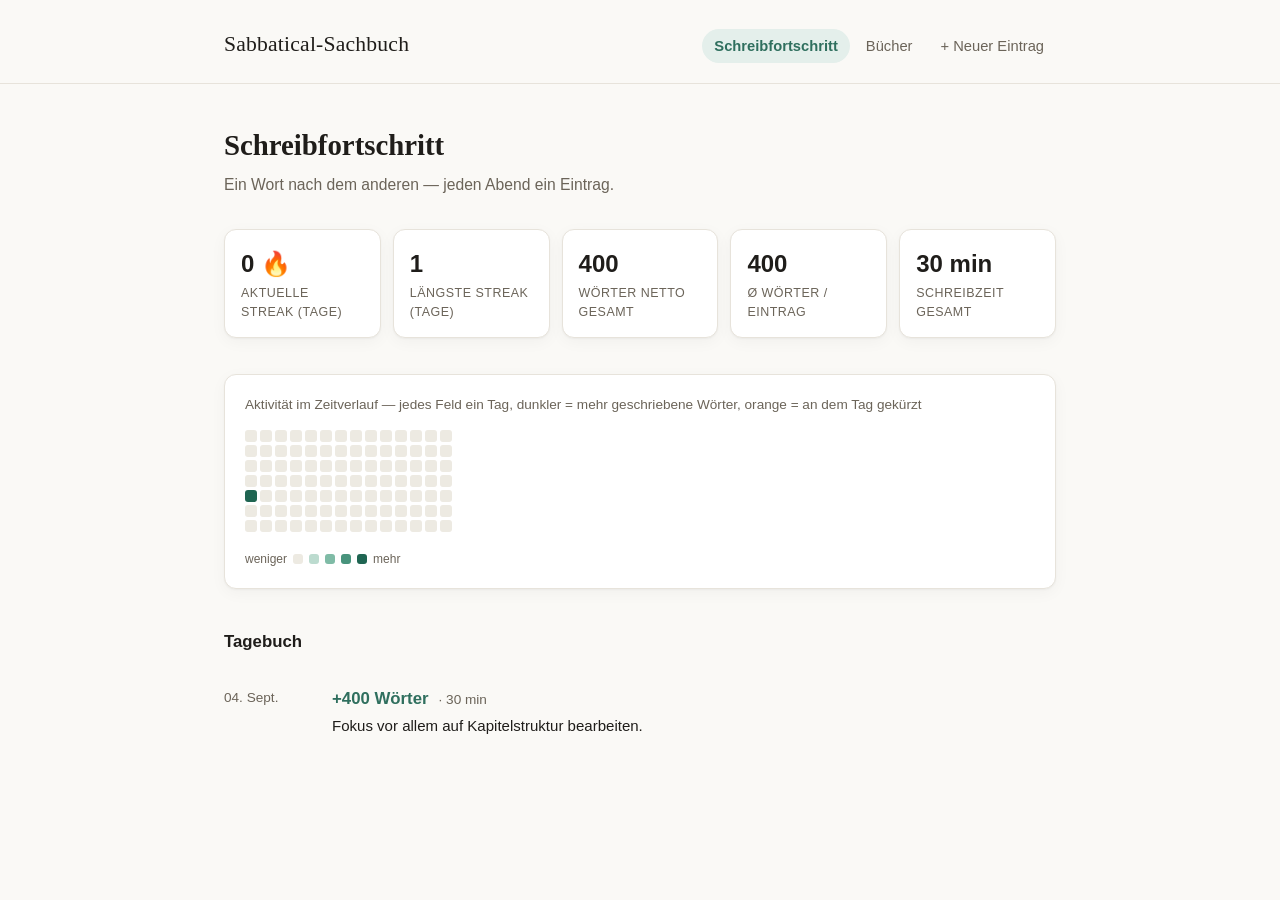
==== index.html @ af3e2c59 "Add GitHub Pages site for book-writing progress tracking Static, dependency-free HTML/CSS/JS site wi" ====
<!DOCTYPE html>
<html lang="de">
<head>
  <meta charset="UTF-8" />
  <meta name="viewport" content="width=device-width, initial-scale=1.0" />
  <title>Sabbatical-Sachbuch — Schreibfortschritt</title>
  <link rel="icon" href="data:image/svg+xml,%3Csvg xmlns='http://www.w3.org/2000/svg' viewBox='0 0 100 100'%3E%3Ctext y='.9em' font-size='90'%3E%F0%9F%93%96%3C/text%3E%3C/svg%3E" />
  <link rel="stylesheet" href="assets/style.css" />
</head>
<body>
  <header class="site">
    <div class="site-inner">
      <a class="brand" href="index.html">Sabbatical-Sachbuch</a>
      <nav class="site-nav">
        <a href="index.html" class="active">Schreibfortschritt</a>
        <a href="books.html">Bücher</a>
        <a href="new-entry.html">+ Neuer Eintrag</a>
      </nav>
    </div>
  </header>

  <main class="wrap">
    <h1 class="page-title">Schreibfortschritt</h1>
    <p class="page-sub">Ein Wort nach dem anderen — jeden Abend ein Eintrag.</p>

    <div id="stats" class="stats"></div>

    <div class="heatmap-card">
      <div class="heatmap-title">Aktivität im Zeitverlauf — jedes Feld ein Tag, dunkler = mehr geschriebene Wörter, orange = an dem Tag gekürzt</div>
      <div class="heatmap-scroll">
        <div id="heatmap-grid" class="heatmap-grid"></div>
      </div>
      <div class="heatmap-legend">
        weniger
        <span class="heatmap-cell" style="background: var(--scale-0)"></span>
        <span class="heatmap-cell" style="background: var(--scale-1)"></span>
        <span class="heatmap-cell" style="background: var(--scale-2)"></span>
        <span class="heatmap-cell" style="background: var(--scale-3)"></span>
        <span class="heatmap-cell" style="background: var(--scale-4)"></span>
        mehr
      </div>
    </div>

    <h2 class="feed-title">Tagebuch</h2>
    <div id="feed"></div>
  </main>

  <script src="assets/tracker.js"></script>
</body>
</html>
---- assets/style.css ----
/* ---------- Design tokens ---------- */
:root {
  --bg: #faf9f6;
  --bg-elevated: #ffffff;
  --text: #1f1d1a;
  --text-muted: #6b6459;
  --border: #e7e3db;
  --accent: #2f6f5e;
  --accent-soft: #e4efeb;
  --up: #2f6f5e;
  --down: #b5533c;
  --scale-0: #edeae2;
  --scale-1: #bcdbcf;
  --scale-2: #7fbba6;
  --scale-3: #48937c;
  --scale-4: #1f6552;
  --scale-neg: #d9a05b;
  --shadow: 0 1px 2px rgba(31, 29, 26, 0.04), 0 4px 16px rgba(31, 29, 26, 0.04);
}

@media (prefers-color-scheme: dark) {
  :root {
    --bg: #16151a;
    --bg-elevated: #1e1d23;
    --text: #eeece6;
    --text-muted: #9a958a;
    --border: #302e33;
    --accent: #5fb79b;
    --accent-soft: #22322c;
    --up: #5fb79b;
    --down: #d97a5f;
    --scale-0: #232128;
    --scale-1: #1f3a32;
    --scale-2: #26533f;
    --scale-3: #2c7757;
    --scale-4: #3fa478;
    --scale-neg: #7a5432;
    --shadow: 0 1px 2px rgba(0, 0, 0, 0.2), 0 4px 16px rgba(0, 0, 0, 0.24);
  }
}

* { box-sizing: border-box; }

html, body {
  margin: 0;
  padding: 0;
}

body {
  background: var(--bg);
  color: var(--text);
  font-family: -apple-system, BlinkMacSystemFont, "Segoe UI", Roboto, Helvetica, Arial, sans-serif;
  line-height: 1.5;
  -webkit-font-smoothing: antialiased;
}

.wrap {
  max-width: 880px;
  margin: 0 auto;
  padding: 0 24px 80px;
}

/* ---------- Header / nav ---------- */
header.site {
  border-bottom: 1px solid var(--border);
  margin-bottom: 40px;
}

.site-inner {
  max-width: 880px;
  margin: 0 auto;
  padding: 28px 24px 20px;
  display: flex;
  align-items: baseline;
  justify-content: space-between;
  flex-wrap: wrap;
  gap: 12px;
}

.brand {
  font-family: Georgia, "Iowan Old Style", "Times New Roman", serif;
  font-size: 1.35rem;
  letter-spacing: 0.01em;
  text-decoration: none;
  color: var(--text);
}

nav.site-nav {
  display: flex;
  gap: 4px;
}

nav.site-nav a {
  text-decoration: none;
  color: var(--text-muted);
  font-size: 0.92rem;
  padding: 6px 12px;
  border-radius: 999px;
  transition: background 0.15s ease, color 0.15s ease;
}

nav.site-nav a:hover {
  color: var(--text);
  background: var(--accent-soft);
}

nav.site-nav a.active {
  color: var(--accent);
  background: var(--accent-soft);
  font-weight: 600;
}

/* ---------- Page heading ---------- */
h1.page-title {
  font-family: Georgia, "Iowan Old Style", "Times New Roman", serif;
  font-size: 1.8rem;
  margin: 0 0 6px;
}

p.page-sub {
  color: var(--text-muted);
  margin: 0 0 32px;
  font-size: 0.98rem;
}

/* ---------- Stat cards ---------- */
.stats {
  display: grid;
  grid-template-columns: repeat(auto-fit, minmax(130px, 1fr));
  gap: 12px;
  margin-bottom: 36px;
}

.stat-card {
  background: var(--bg-elevated);
  border: 1px solid var(--border);
  border-radius: 12px;
  padding: 16px 16px;
  box-shadow: var(--shadow);
}

.stat-value {
  font-size: 1.5rem;
  font-weight: 700;
  font-variant-numeric: tabular-nums;
}

.stat-label {
  color: var(--text-muted);
  font-size: 0.78rem;
  text-transform: uppercase;
  letter-spacing: 0.04em;
  margin-top: 2px;
}

/* ---------- Heatmap ---------- */
.heatmap-card {
  background: var(--bg-elevated);
  border: 1px solid var(--border);
  border-radius: 12px;
  padding: 20px;
  box-shadow: var(--shadow);
  margin-bottom: 40px;
}

.heatmap-title {
  font-size: 0.85rem;
  color: var(--text-muted);
  margin-bottom: 14px;
}

.heatmap-scroll {
  overflow-x: auto;
  padding-bottom: 4px;
}

.heatmap-grid {
  display: grid;
  grid-auto-flow: column;
  grid-template-rows: repeat(7, 12px);
  gap: 3px;
  width: max-content;
}

.heatmap-cell {
  width: 12px;
  height: 12px;
  border-radius: 3px;
  background: var(--scale-0);
  cursor: default;
}

.heatmap-legend {
  display: flex;
  align-items: center;
  gap: 6px;
  margin-top: 14px;
  font-size: 0.75rem;
  color: var(--text-muted);
}

.heatmap-legend .heatmap-cell {
  width: 10px;
  height: 10px;
}

/* ---------- Feed ---------- */
.feed-title {
  font-size: 1.05rem;
  margin: 0 0 16px;
}

.entry {
  display: flex;
  gap: 16px;
  padding: 16px 0;
  border-bottom: 1px solid var(--border);
}

.entry:last-child {
  border-bottom: none;
}

.entry-date {
  flex: 0 0 92px;
  color: var(--text-muted);
  font-size: 0.85rem;
  padding-top: 2px;
}

.entry-body {
  flex: 1;
  min-width: 0;
}

.entry-metrics {
  display: flex;
  align-items: baseline;
  gap: 10px;
  flex-wrap: wrap;
  margin-bottom: 4px;
}

.entry-words {
  font-weight: 700;
  font-size: 1.05rem;
  font-variant-numeric: tabular-nums;
}

.entry-words.up { color: var(--up); }
.entry-words.down { color: var(--down); }

.entry-trend {
  font-size: 0.78rem;
  padding: 2px 8px;
  border-radius: 999px;
  background: var(--accent-soft);
  color: var(--text-muted);
}

.entry-trend.up { color: var(--up); }
.entry-trend.down { color: var(--down); }

.entry-minutes {
  color: var(--text-muted);
  font-size: 0.85rem;
}

.entry-note {
  color: var(--text);
  font-size: 0.94rem;
  margin-top: 4px;
}

.empty-state {
  color: var(--text-muted);
  font-size: 0.92rem;
  padding: 24px 0;
}

/* ---------- Books ---------- */
.book-card {
  background: var(--bg-elevated);
  border: 1px solid var(--border);
  border-radius: 12px;
  padding: 20px;
  box-shadow: var(--shadow);
  margin-bottom: 16px;
}

.book-title {
  font-family: Georgia, "Iowan Old Style", "Times New Roman", serif;
  font-size: 1.1rem;
  margin: 0 0 2px;
}

.book-meta {
  color: var(--text-muted);
  font-size: 0.85rem;
  margin-bottom: 10px;
}

.book-review {
  font-size: 0.96rem;
}

/* ---------- Forms ---------- */
.form-card {
  background: var(--bg-elevated);
  border: 1px solid var(--border);
  border-radius: 12px;
  padding: 24px;
  box-shadow: var(--shadow);
  margin-bottom: 24px;
}

.field {
  margin-bottom: 16px;
}

.field label {
  display: block;
  font-size: 0.82rem;
  color: var(--text-muted);
  margin-bottom: 6px;
}

.field-row {
  display: grid;
  grid-template-columns: 1fr 1fr;
  gap: 14px;
}

input, textarea {
  width: 100%;
  padding: 10px 12px;
  border-radius: 8px;
  border: 1px solid var(--border);
  background: var(--bg);
  color: var(--text);
  font-family: inherit;
  font-size: 0.95rem;
}

input:focus, textarea:focus {
  outline: 2px solid var(--accent);
  outline-offset: 1px;
}

textarea {
  resize: vertical;
  min-height: 70px;
}

button {
  font-family: inherit;
  font-size: 0.92rem;
  font-weight: 600;
  padding: 10px 18px;
  border-radius: 8px;
  border: none;
  background: var(--accent);
  color: #fff;
  cursor: pointer;
}

button.secondary {
  background: transparent;
  color: var(--accent);
  border: 1px solid var(--accent);
}

.output-block {
  margin-top: 8px;
}

pre.output {
  background: var(--bg);
  border: 1px solid var(--border);
  border-radius: 8px;
  padding: 14px;
  font-size: 0.85rem;
  overflow-x: auto;
  white-space: pre-wrap;
  word-break: break-word;
}

.helper-text {
  color: var(--text-muted);
  font-size: 0.85rem;
  margin-top: 4px;
}

.steps {
  padding-left: 20px;
}

.steps li {
  margin-bottom: 10px;
}

a.gh-link {
  color: var(--accent);
}

.toast {
  display: inline-block;
  font-size: 0.82rem;
  color: var(--accent);
  margin-left: 10px;
  opacity: 0;
  transition: opacity 0.2s ease;
}

.toast.show {
  opacity: 1;
}
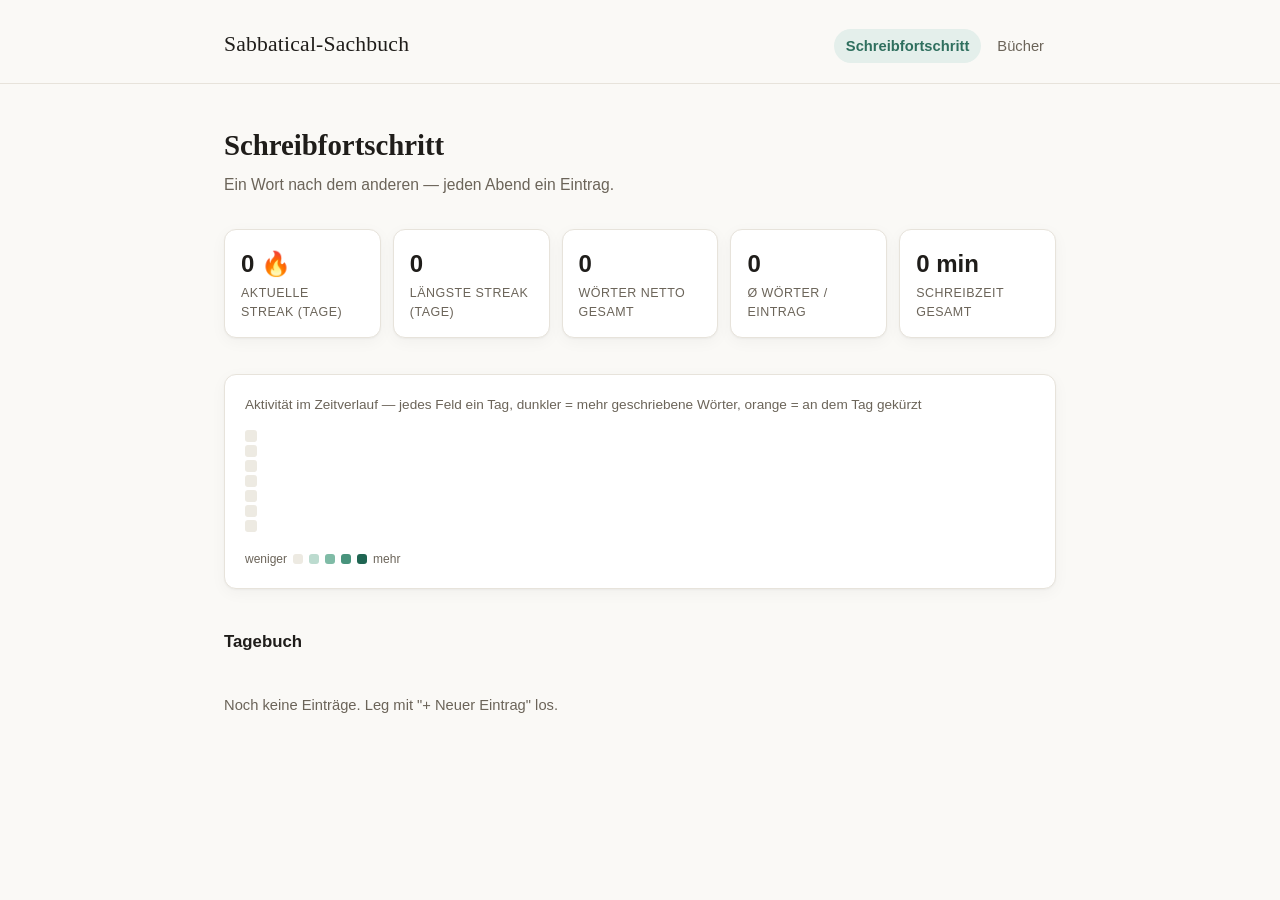
==== commit 322233ac: "Remove new-entry form in favor of chat-based updates Daily writing entries are now added by messagin" ====
--- a/index.html
+++ b/index.html
@@ -14,7 +14,6 @@
       <nav class="site-nav">
         <a href="index.html" class="active">Schreibfortschritt</a>
         <a href="books.html">Bücher</a>
-        <a href="new-entry.html">+ Neuer Eintrag</a>
       </nav>
     </div>
   </header>
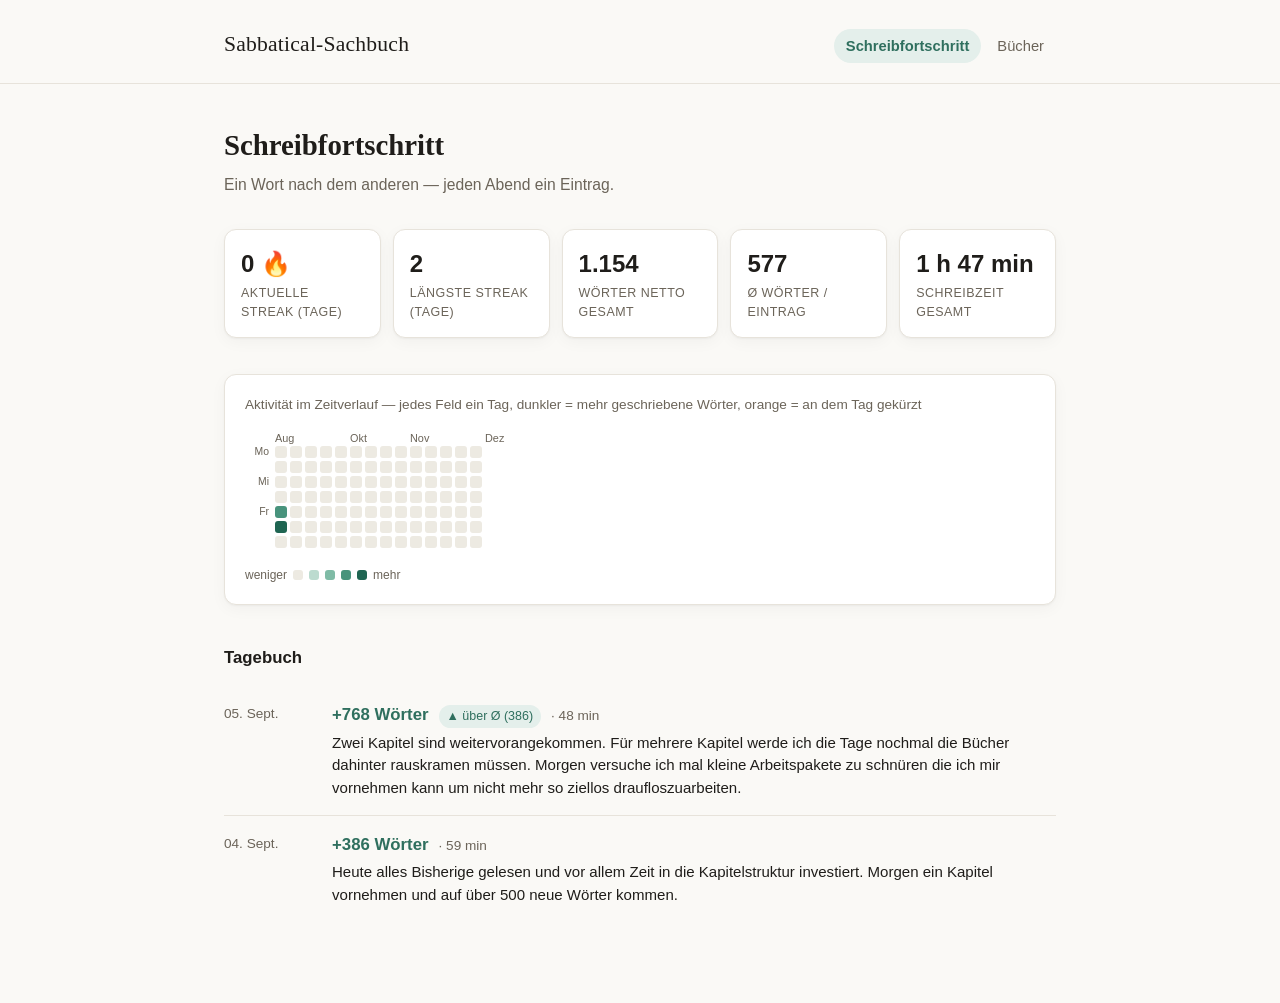
==== commit d81813a6: "Add month and weekday axis labels to the heatmap The contribution-style grid now shows month labels " ====
--- a/index.html
+++ b/index.html
@@ -27,7 +27,13 @@
     <div class="heatmap-card">
       <div class="heatmap-title">Aktivität im Zeitverlauf — jedes Feld ein Tag, dunkler = mehr geschriebene Wörter, orange = an dem Tag gekürzt</div>
       <div class="heatmap-scroll">
-        <div id="heatmap-grid" class="heatmap-grid"></div>
+        <div class="heatmap-container">
+          <div id="heatmap-months" class="heatmap-months"></div>
+          <div class="heatmap-body">
+            <div id="heatmap-weekdays" class="heatmap-weekdays"></div>
+            <div id="heatmap-grid" class="heatmap-grid"></div>
+          </div>
+        </div>
       </div>
       <div class="heatmap-legend">
         weniger
--- a/assets/style.css
+++ b/assets/style.css
@@ -174,9 +174,40 @@
   padding-bottom: 4px;
 }
 
+.heatmap-container {
+  width: max-content;
+}
+
+.heatmap-months {
+  display: grid;
+  grid-auto-flow: column;
+  gap: 3px;
+  margin-left: 30px;
+  margin-bottom: 4px;
+  height: 12px;
+  font-size: 0.68rem;
+  color: var(--text-muted);
+  white-space: nowrap;
+}
+
+.heatmap-body {
+  display: flex;
+  gap: 6px;
+}
+
+.heatmap-weekdays {
+  display: grid;
+  grid-template-rows: repeat(7, 12px);
+  gap: 3px;
+  width: 24px;
+  font-size: 0.65rem;
+  line-height: 12px;
+  color: var(--text-muted);
+  text-align: right;
+}
+
 .heatmap-grid {
   display: grid;
-  grid-auto-flow: column;
   grid-template-rows: repeat(7, 12px);
   gap: 3px;
   width: max-content;
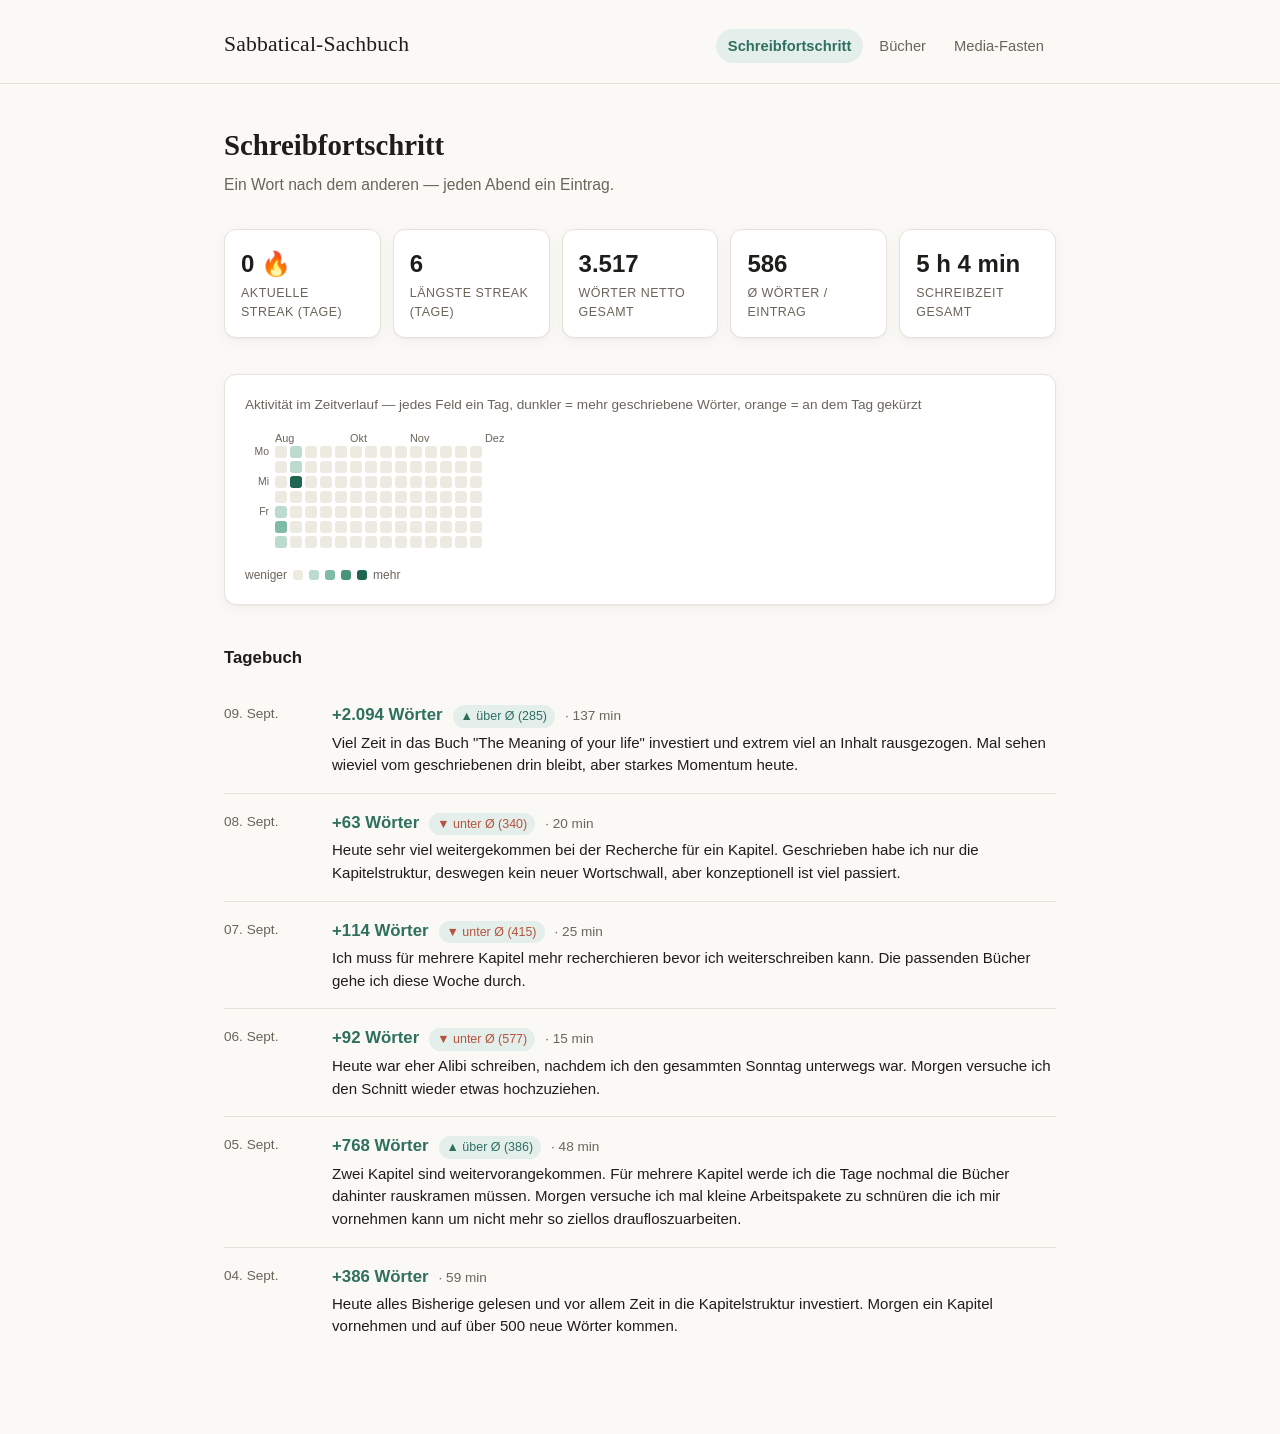
==== commit bb44cccd: "Add Media-Fasten challenge feature New dashboard page (media-fasten.html) tracking a no-media-fastin" ====
--- a/index.html
+++ b/index.html
@@ -14,6 +14,7 @@
       <nav class="site-nav">
         <a href="index.html" class="active">Schreibfortschritt</a>
         <a href="books.html">Bücher</a>
+        <a href="media-fasten.html">Media-Fasten</a>
       </nav>
     </div>
   </header>
--- a/assets/style.css
+++ b/assets/style.css
@@ -16,6 +16,14 @@
   --scale-4: #1f6552;
   --scale-neg: #d9a05b;
   --shadow: 0 1px 2px rgba(31, 29, 26, 0.04), 0 4px 16px rgba(31, 29, 26, 0.04);
+  --soil: #c9a06a;
+  --soil-2: #b98a5a;
+  --soil-3: #a67a4a;
+  --ash: #4a4a48;
+  --ember: #e2572c;
+  --flower: #e07a8b;
+  --flower-alt: #e0b23c;
+  --sun: #f2c14e;
 }
 
 @media (prefers-color-scheme: dark) {
@@ -36,6 +44,14 @@
     --scale-4: #3fa478;
     --scale-neg: #7a5432;
     --shadow: 0 1px 2px rgba(0, 0, 0, 0.2), 0 4px 16px rgba(0, 0, 0, 0.24);
+    --soil: #7a5a38;
+    --soil-2: #6b4d2e;
+    --soil-3: #5c4226;
+    --ash: #2c2b2a;
+    --ember: #ff6a3d;
+    --flower: #f28fa0;
+    --flower-alt: #e8c34c;
+    --sun: #ffd873;
   }
 }
 
@@ -446,3 +462,115 @@
 .toast.show {
   opacity: 1;
 }
+
+/* ---------- Media-Fasten ---------- */
+.fast-hero {
+  display: flex;
+  gap: 12px;
+  flex-wrap: wrap;
+  margin-bottom: 24px;
+}
+
+.fast-timer {
+  flex: 1;
+  min-width: 220px;
+  background: var(--bg-elevated);
+  border: 1px solid var(--border);
+  border-radius: 12px;
+  padding: 24px;
+  box-shadow: var(--shadow);
+  text-align: center;
+}
+
+.fast-timer-value {
+  font-size: 1.9rem;
+  font-weight: 700;
+  font-variant-numeric: tabular-nums;
+}
+
+.fast-timer-label {
+  color: var(--text-muted);
+  font-size: 0.82rem;
+  margin-top: 6px;
+}
+
+.fast-best {
+  background: var(--bg-elevated);
+  border: 1px solid var(--border);
+  border-radius: 12px;
+  padding: 24px;
+  box-shadow: var(--shadow);
+  text-align: center;
+  min-width: 140px;
+}
+
+.garden-card {
+  background: var(--bg-elevated);
+  border: 1px solid var(--border);
+  border-radius: 12px;
+  padding: 24px;
+  box-shadow: var(--shadow);
+  margin-bottom: 32px;
+  text-align: center;
+}
+
+.garden {
+  width: 100%;
+  max-width: 340px;
+  margin: 0 auto;
+  position: relative;
+}
+
+.garden svg {
+  width: 100%;
+  height: auto;
+  display: block;
+}
+
+.garden-stage {
+  opacity: 0;
+  transition: opacity 1.1s ease;
+}
+
+.garden-caption {
+  color: var(--text-muted);
+  font-size: 0.85rem;
+  margin-top: 12px;
+}
+
+.g-soil { fill: var(--soil); }
+.g-soil-2 { fill: var(--soil-2); }
+.g-soil-3 { fill: var(--soil-3); }
+.g-pebble { fill: var(--border); }
+.g-stem { stroke: var(--accent); stroke-width: 2.5; fill: none; }
+.g-leaf { fill: var(--accent); }
+.g-flower { fill: var(--flower); }
+.g-flower-alt { fill: var(--flower-alt); }
+.g-sun { fill: var(--sun); }
+.g-butterfly { fill: var(--flower-alt); }
+.g-ash { fill: var(--ash); }
+.g-char { stroke: var(--ash); stroke-width: 3; fill: none; }
+.g-smoke { stroke: var(--text-muted); stroke-width: 2; fill: none; opacity: 0.6; }
+
+.fast-category-total {
+  font-size: 1.3rem;
+}
+
+.fast-badge {
+  font-size: 0.78rem;
+  padding: 2px 8px;
+  border-radius: 999px;
+  white-space: nowrap;
+}
+
+.badge-break {
+  background: transparent;
+  color: var(--down);
+  border: 1px solid var(--down);
+}
+
+.badge-ok {
+  background: transparent;
+  color: var(--up);
+  border: 1px solid var(--up);
+}
